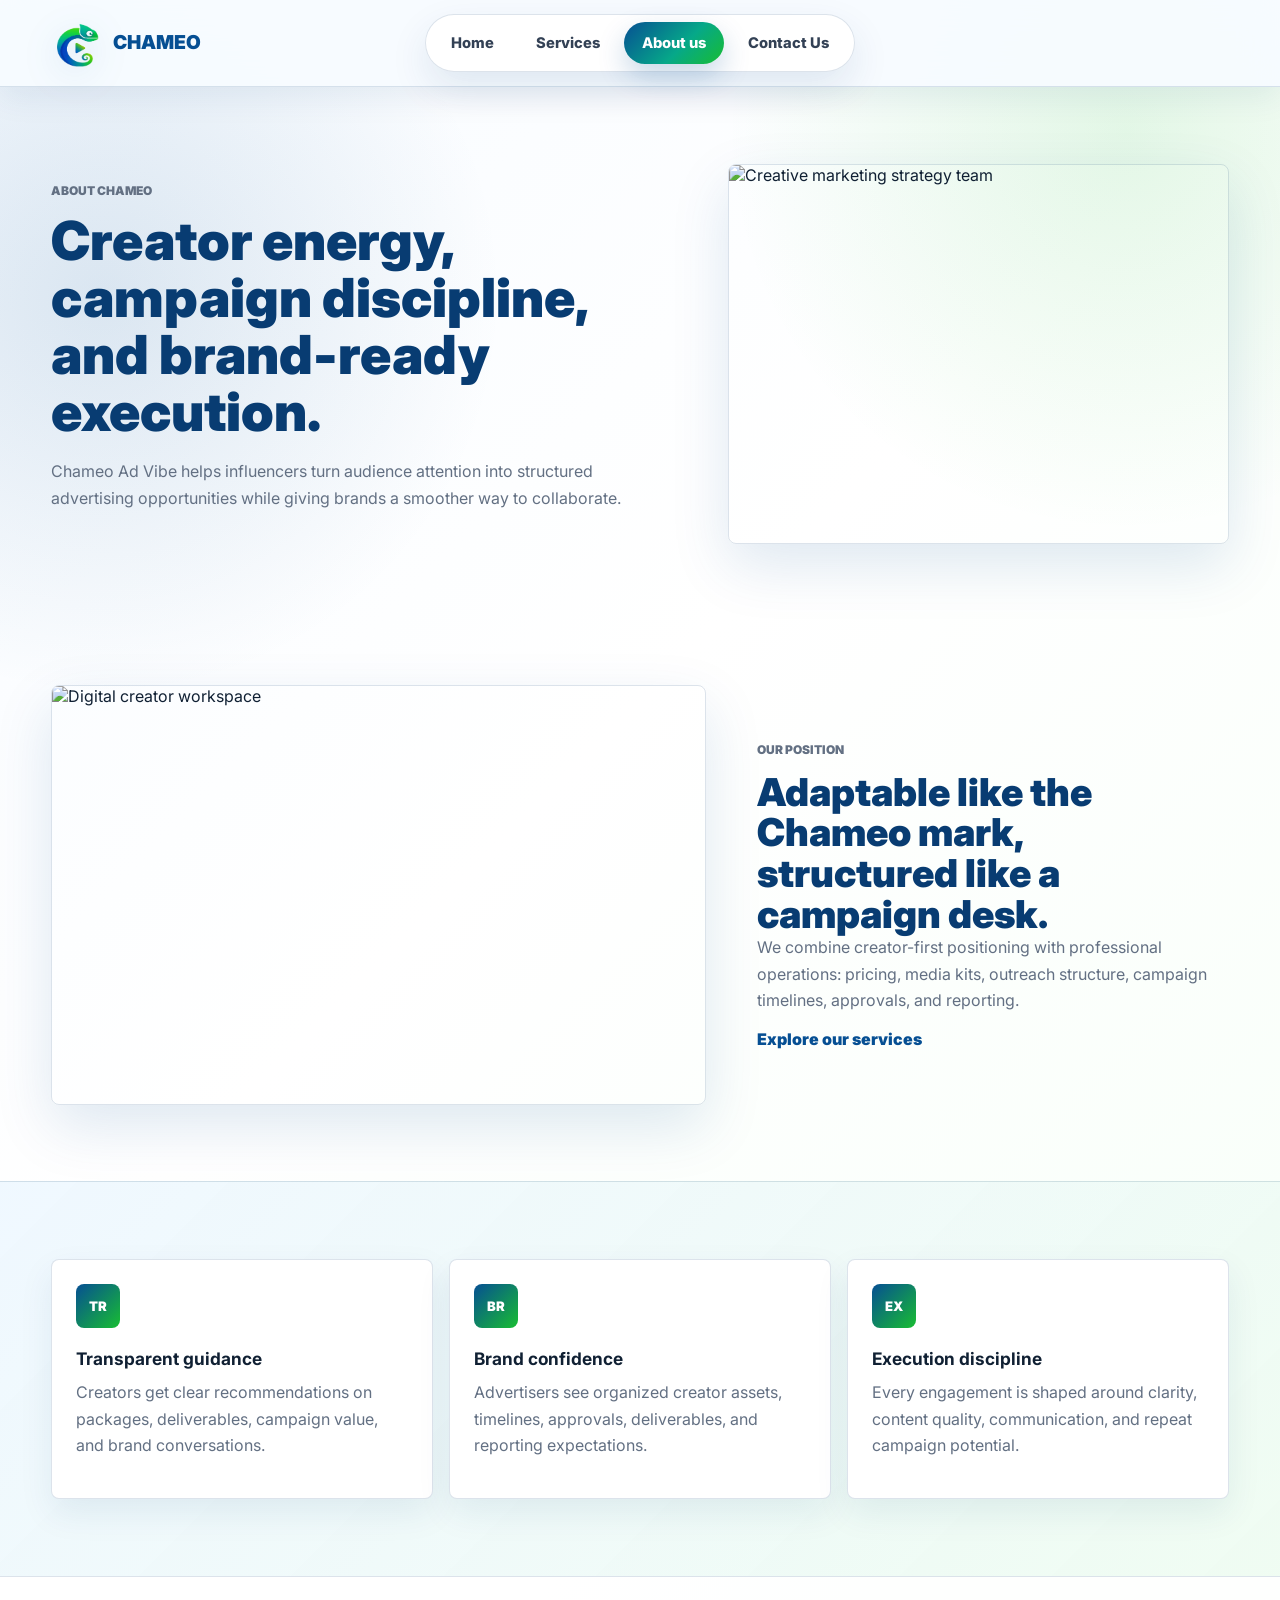
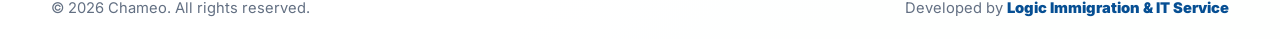
==== about.html @ fbcc445a "upload" ====
<!doctype html>
<html lang="en">
  <head>
    <meta charset="UTF-8" />
    <meta name="viewport" content="width=device-width, initial-scale=1.0" />
    <title>Chameo</title>
    <link rel="icon" type="image/png" href="assets/chameo-icon-transparent.png" />
    <link rel="preconnect" href="https://fonts.googleapis.com" />
    <link rel="preconnect" href="https://fonts.gstatic.com" crossorigin />
    <link href="https://fonts.googleapis.com/css2?family=Inter:wght@400;500;600;700;800;900&family=Playfair+Display:wght@700;800&display=swap" rel="stylesheet" />
    <link rel="stylesheet" href="styles.css" />
  </head>
  <body>
    <div class="page-loader" aria-label="Loading Chameo"><div class="loader-mark"><img src="assets/chameo-icon-transparent.png" alt="" /></div><span>Chameo</span></div>

    <header class="site-header">
      <a class="brand" href="index.html" aria-label="Chameo Ad Vibe home"><img src="assets/chameo-icon-transparent.png" alt="Chameo Ad Vibe icon" /><span>Chameo</span></a>
      <button class="menu-toggle" type="button" aria-label="Open menu" aria-expanded="false"><span></span><span></span><span></span></button>
      <nav class="main-nav" aria-label="Primary navigation"><a href="index.html">Home</a><a href="services.html">Services</a><a class="is-active" href="about.html" aria-current="page">About us</a><a href="contact.html">Contact Us</a></nav>
    </header>

    <main>
      <section class="page-hero about-hero animate-on-scroll fade-up">
        <div>
          <p class="eyebrow">About Chameo</p>
          <h1 class="animate-on-scroll reveal-text"><span>Creator energy, campaign discipline, and brand-ready execution.</span></h1>
          <p>Chameo Ad Vibe helps influencers turn audience attention into structured advertising opportunities while giving brands a smoother way to collaborate.</p>
        </div>
        <img src="https://images.unsplash.com/photo-1552664730-d307ca884978?auto=format&fit=crop&w=1000&q=80" alt="Creative marketing strategy team" />
      </section>

      <section class="image-story reverse animate-on-scroll fade-in">
        <img class="animate-on-scroll slide-in-left" src="https://images.unsplash.com/photo-1516321318423-f06f85e504b3?auto=format&fit=crop&w=1200&q=80" alt="Digital creator workspace" />
        <div class="animate-on-scroll slide-in-right">
          <p class="eyebrow">Our position</p>
          <h2 class="animate-on-scroll reveal-text"><span>Adaptable like the Chameo mark, structured like a campaign desk.</span></h2>
          <p>We combine creator-first positioning with professional operations: pricing, media kits, outreach structure, campaign timelines, approvals, and reporting.</p>
          <a class="text-link" href="services.html">Explore our services</a>
        </div>
      </section>

      <section class="content-section tinted">
        <div class="feature-grid animate-on-scroll stagger">
          <article class="feature-card"><span>TR</span><h3>Transparent guidance</h3><p>Creators get clear recommendations on packages, deliverables, campaign value, and brand conversations.</p></article>
          <article class="feature-card"><span>BR</span><h3>Brand confidence</h3><p>Advertisers see organized creator assets, timelines, approvals, deliverables, and reporting expectations.</p></article>
          <article class="feature-card"><span>EX</span><h3>Execution discipline</h3><p>Every engagement is shaped around clarity, content quality, communication, and repeat campaign potential.</p></article>
        </div>
      </section>
    </main>
    <footer class="site-footer">
      <p>© 2026 Chameo. All rights reserved.</p>
      <p>Developed by <a href="https://www.logicservices.online" target="_blank" rel="noopener noreferrer">Logic Immigration &amp; IT Service</a></p>
    </footer>
    <script src="script.js"></script>
  </body>
</html>
---- styles.css ----
:root {
  --blue: #064f93;
  --blue-deep: #083c72;
  --blue-soft: #edf7ff;
  --green: #18bd32;
  --green-deep: #079447;
  --green-soft: #effcf2;
  --teal: #06a889;
  --orange: #ff7a18;
  --ink: #102033;
  --muted: #637083;
  --line: rgba(8, 60, 114, 0.14);
  --paper: #f7fbff;
  --surface: rgba(255, 255, 255, 0.92);
  --shadow: 0 22px 58px rgba(6, 79, 147, 0.13);
  --pad: clamp(18px, 4vw, 72px);
}

* {
  box-sizing: border-box;
}

html {
  scroll-behavior: smooth;
  max-width: 100%;
  overflow-x: hidden;
}

body {
  margin: 0;
  width: 100%;
  max-width: 100vw;
  min-height: 100vh;
  overflow-x: hidden;
  color: var(--ink);
  font-family: "Inter", Arial, sans-serif;
  background:
    radial-gradient(circle at 88% 8%, rgba(24, 189, 50, 0.12), transparent 25rem),
    radial-gradient(circle at 8% 18%, rgba(6, 79, 147, 0.13), transparent 25rem),
    linear-gradient(135deg, var(--paper) 0%, #ffffff 46%, #f7fff8 100%);
}

a {
  color: inherit;
  text-decoration: none;
}

img {
  display: block;
  max-width: 100%;
}

button,
input,
textarea,
select {
  font: inherit;
}

main {
  overflow-x: hidden;
}

.page-loader {
  position: fixed;
  inset: 0;
  z-index: 999;
  display: grid;
  place-items: center;
  align-content: center;
  gap: 16px;
  color: var(--blue);
  background:
    radial-gradient(circle at 55% 45%, rgba(24, 189, 50, 0.13), transparent 16rem),
    linear-gradient(135deg, #f7fbff, #ffffff 52%, #f4fff6);
  transition: opacity 420ms ease, visibility 420ms ease;
}

.page-loader.is-hidden {
  opacity: 0;
  visibility: hidden;
  pointer-events: none;
}

.loader-mark {
  position: relative;
  display: grid;
  place-items: center;
  width: 108px;
  height: 108px;
  border-radius: 50%;
  background: #fff;
  box-shadow: 0 22px 58px rgba(6, 79, 147, 0.18);
}

.loader-mark::before {
  position: absolute;
  inset: -7px;
  border: 4px solid rgba(6, 79, 147, 0.12);
  border-top-color: var(--green);
  border-right-color: var(--blue);
  border-radius: inherit;
  content: "";
  animation: loader-spin 950ms linear infinite;
}

.loader-mark img {
  width: 74px;
  height: 74px;
  object-fit: contain;
  animation: loader-pulse 1200ms ease-in-out infinite;
}

.page-loader span {
  color: var(--blue);
  font-size: 1.2rem;
  font-weight: 900;
  letter-spacing: 0.08em;
  text-transform: uppercase;
}

@keyframes loader-spin {
  to {
    transform: rotate(360deg);
  }
}

@keyframes loader-pulse {
  0%,
  100% {
    transform: scale(1);
  }

  50% {
    transform: scale(1.06);
  }
}

.site-header {
  position: sticky;
  top: 0;
  z-index: 50;
  display: grid;
  grid-template-columns: minmax(0, 1fr) auto minmax(0, 1fr);
  align-items: center;
  gap: 24px;
  width: 100%;
  max-width: 100vw;
  padding: 14px var(--pad);
  border-bottom: 1px solid var(--line);
  background: rgba(247, 251, 255, 0.94);
  box-shadow: 0 10px 32px rgba(8, 60, 114, 0.08);
  backdrop-filter: blur(18px);
}

.brand {
  display: inline-flex;
  align-items: center;
  gap: 10px;
  justify-self: start;
  min-width: 0;
  max-width: 100%;
  color: var(--blue);
  font-size: clamp(1rem, 1.5vw, 1.22rem);
  font-weight: 900;
  line-height: 1;
  text-transform: uppercase;
  white-space: nowrap;
}

.brand img {
  width: 52px;
  height: 52px;
  object-fit: contain;
  filter: drop-shadow(0 9px 18px rgba(6, 79, 147, 0.12));
}

.brand span {
  min-width: 0;
  overflow: hidden;
  text-overflow: ellipsis;
}

.brand strong {
  color: var(--green);
}

.main-nav {
  display: flex;
  align-items: center;
  justify-self: center;
  gap: 6px;
  padding: 7px;
  border: 1px solid var(--line);
  border-radius: 999px;
  background: var(--surface);
  box-shadow: 0 16px 38px rgba(8, 60, 114, 0.1);
}

.main-nav a {
  display: inline-flex;
  align-items: center;
  justify-content: center;
  min-height: 42px;
  padding: 0 18px;
  border-radius: 999px;
  color: #334155;
  font-size: 0.92rem;
  font-weight: 800;
  transition: background 180ms ease, color 180ms ease, box-shadow 180ms ease;
}

.main-nav a:hover,
.main-nav a:focus-visible {
  color: var(--blue);
  background: var(--blue-soft);
  outline: none;
}

.main-nav a.is-active {
  color: #fff;
  background: linear-gradient(135deg, var(--blue), var(--teal) 58%, var(--green));
  box-shadow: 0 12px 28px rgba(6, 79, 147, 0.22);
}

.menu-toggle {
  display: none;
  justify-self: end;
  width: 46px;
  height: 46px;
  border: 1px solid var(--line);
  border-radius: 8px;
  background: #fff;
  cursor: pointer;
}

.menu-toggle span {
  display: block;
  width: 20px;
  height: 2px;
  margin: 5px auto;
  border-radius: 999px;
  background: var(--blue-deep);
}

.hero,
.content-section,
.image-story,
.stats-band,
.page-hero,
.contact-section {
  padding-right: var(--pad);
  padding-left: var(--pad);
}

.editorial-hero {
  display: grid;
  grid-template-columns: minmax(0, 0.95fr) minmax(360px, 1fr);
  grid-template-areas:
    "copy media"
    "proof media";
  gap: 20px 42px;
  align-items: center;
  padding-top: clamp(34px, 4.6vw, 66px);
  padding-bottom: clamp(36px, 4.8vw, 68px);
}

.hero-overlay {
  grid-area: copy;
  width: 100%;
  min-width: 0;
}

.hero-media {
  position: relative;
  width: 100%;
  grid-area: media;
  min-height: clamp(380px, 38vw, 560px);
  overflow: hidden;
  border: 1px solid var(--line);
  border-radius: 8px;
  box-shadow: var(--shadow);
}

.hero-media img {
  position: absolute;
  inset: 0;
}

.hero-media img,
.hero-feature img,
.page-hero img,
.image-story img {
  width: 100%;
  height: 100%;
  object-fit: cover;
}

.hero-feature {
  grid-area: proof;
  display: grid;
  grid-template-columns: 132px minmax(0, 1fr);
  gap: 8px 18px;
  align-items: center;
  padding: 18px;
  border: 1px solid var(--line);
  border-radius: 8px;
  background: #fff;
  box-shadow: 0 14px 34px rgba(8, 60, 114, 0.08);
}

.hero-feature img {
  grid-row: 1 / 3;
  height: 108px;
  border-radius: 8px;
}

.hero-feature span,
.hero-feature strong {
  grid-column: 2;
}

.hero-feature span,
.eyebrow,
.plan-label {
  color: var(--orange);
  font-size: 0.75rem;
  font-weight: 900;
  text-transform: uppercase;
}

.hero-feature strong {
  color: var(--blue-deep);
  font-size: clamp(0.98rem, 1.18vw, 1.12rem);
  line-height: 1.34;
}

h1,
h2,
h3,
p {
  margin-top: 0;
}

h1,
h2 {
  color: var(--blue-deep);
  font-family: "Inter", Arial, sans-serif;
  letter-spacing: 0;
  line-height: 1.06;
}

.hero-overlay h1 {
  max-width: 690px;
  margin-bottom: 18px;
  font-size: clamp(2.35rem, 3.65vw, 4.15rem);
  font-weight: 900;
  line-height: 1.04;
  overflow-wrap: break-word;
}

.hero-overlay p:not(.eyebrow) {
  max-width: 680px;
  color: var(--muted);
  font-size: 1.08rem;
  line-height: 1.7;
}

h2 {
  margin-bottom: 0;
  font-size: clamp(2rem, 3vw, 3.3rem);
  font-weight: 900;
}

h3 {
  margin-bottom: 10px;
  color: var(--ink);
  font-size: 1.08rem;
}

.hero-actions {
  display: flex;
  flex-wrap: wrap;
  gap: 14px;
  margin-top: 28px;
}

.primary-action,
.secondary-action,
.text-link {
  display: inline-flex;
  align-items: center;
  justify-content: center;
  min-height: 48px;
  padding: 0 21px;
  border-radius: 8px;
  font-weight: 900;
}

.primary-action {
  color: #fff;
  background: linear-gradient(135deg, var(--blue), var(--green));
  box-shadow: 0 16px 34px rgba(6, 79, 147, 0.2);
}

.secondary-action {
  color: var(--blue);
  border: 1px solid rgba(6, 79, 147, 0.22);
  background: #fff;
}

.text-link {
  min-height: 0;
  padding: 0;
  color: var(--blue);
}

.stats-band {
  display: grid;
  grid-template-columns: repeat(4, 1fr);
  gap: 1px;
  background: var(--line);
}

.stats-band article {
  padding: 24px;
  background: rgba(255, 255, 255, 0.88);
}

.stats-band strong {
  display: block;
  margin-bottom: 10px;
  color: var(--green);
  font-size: 1.5rem;
}

.stats-band span {
  color: var(--blue-deep);
  font-weight: 900;
}

.content-section {
  padding-top: clamp(46px, 6vw, 88px);
  padding-bottom: clamp(46px, 6vw, 88px);
  border-top: 1px solid var(--line);
  background: rgba(255, 255, 255, 0.78);
}

.content-section.tinted {
  background: linear-gradient(135deg, rgba(237, 247, 255, 0.86), rgba(239, 252, 242, 0.9));
}

.section-heading {
  max-width: 980px;
  margin-bottom: 30px;
}

.section-heading p:not(.eyebrow),
.image-story p,
.page-hero p,
.feature-card p,
.price-card p,
.contact-card p {
  color: var(--muted);
  line-height: 1.65;
}

.feature-grid,
.pricing-grid {
  display: grid;
  gap: 16px;
}

.feature-grid {
  grid-template-columns: repeat(3, minmax(0, 1fr));
}

.feature-grid.four {
  grid-template-columns: repeat(4, minmax(0, 1fr));
}

.feature-card,
.price-card,
.contact-card {
  border: 1px solid var(--line);
  border-radius: 8px;
  background: #fff;
  box-shadow: 0 14px 34px rgba(8, 60, 114, 0.08);
}

.feature-card {
  min-height: 210px;
  padding: 24px;
}

.feature-card span,
.card-icon {
  display: inline-grid;
  place-items: center;
  width: 44px;
  height: 44px;
  margin-bottom: 20px;
  border-radius: 8px;
  color: #fff;
  background: linear-gradient(135deg, var(--blue), var(--green));
  font-size: 0.82rem;
  font-weight: 900;
}

.image-story {
  display: grid;
  grid-template-columns: minmax(0, 0.72fr) minmax(0, 1fr);
  gap: clamp(24px, 4vw, 64px);
  align-items: center;
  padding-top: clamp(46px, 6vw, 90px);
  padding-bottom: clamp(46px, 6vw, 90px);
}

.image-story.reverse {
  grid-template-columns: minmax(0, 1fr) minmax(0, 0.72fr);
}

.image-story img {
  min-height: 420px;
  border: 1px solid var(--line);
  border-radius: 8px;
  box-shadow: var(--shadow);
}

.page-hero {
  display: grid;
  grid-template-columns: minmax(0, 0.9fr) minmax(280px, 0.72fr);
  gap: clamp(24px, 4vw, 64px);
  align-items: center;
  padding-top: clamp(40px, 6vw, 88px);
  padding-bottom: clamp(36px, 5vw, 70px);
}

.page-hero h1 {
  margin-bottom: 18px;
  font-size: clamp(2.4rem, 4.2vw, 4.7rem);
  font-weight: 900;
}

.page-hero img {
  min-height: 380px;
  border: 1px solid var(--line);
  border-radius: 8px;
  box-shadow: var(--shadow);
}

.pricing-grid {
  grid-template-columns: repeat(3, minmax(0, 1fr));
}

.price-card {
  display: flex;
  flex-direction: column;
  padding: 26px;
}

.price-card.highlighted {
  border-color: rgba(24, 189, 50, 0.42);
  box-shadow: 0 26px 68px rgba(6, 79, 147, 0.16);
}

.price-card h2 {
  margin: 0 0 10px;
  font-size: clamp(2rem, 3vw, 3.1rem);
}

.price-card ul {
  display: grid;
  gap: 10px;
  margin: 22px 0 24px;
  padding: 0;
  list-style: none;
}

.price-card li {
  position: relative;
  padding-left: 24px;
  color: #344054;
  line-height: 1.5;
}

.price-card li::before {
  position: absolute;
  left: 0;
  color: var(--green);
  content: "✓";
  font-weight: 900;
}

.price-card .primary-action,
.price-card .secondary-action {
  margin-top: auto;
}

.contact-section {
  display: grid;
  grid-template-columns: minmax(280px, 0.62fr) minmax(0, 1fr);
  gap: 28px;
  padding-top: clamp(38px, 5vw, 72px);
  padding-bottom: clamp(52px, 7vw, 96px);
  border-top: 1px solid var(--line);
}

.contact-card,
.contact-form {
  padding: 28px;
}

.contact-points {
  display: grid;
  margin-top: 24px;
}

.contact-points span {
  padding: 14px 0;
  border-top: 1px solid var(--line);
  color: var(--muted);
}

.contact-points strong {
  display: block;
  color: var(--blue-deep);
}

.contact-form {
  display: grid;
  grid-template-columns: repeat(2, minmax(0, 1fr));
  gap: 16px;
  border: 1px solid var(--line);
  border-radius: 8px;
  background: #fff;
  box-shadow: 0 14px 34px rgba(8, 60, 114, 0.08);
}

.contact-form label {
  display: grid;
  gap: 8px;
  color: var(--blue-deep);
  font-weight: 800;
}

.contact-form label:last-of-type {
  grid-column: 1 / -1;
}

.contact-form input,
.contact-form textarea,
.contact-form select {
  width: 100%;
  border: 1px solid rgba(6, 79, 147, 0.16);
  border-radius: 8px;
  color: var(--ink);
  background: #fff;
  outline: none;
}

.contact-form input,
.contact-form select {
  min-height: 52px;
  padding: 0 14px;
}

.contact-form textarea {
  resize: vertical;
  padding: 14px;
}

.contact-form input:focus,
.contact-form textarea:focus,
.contact-form select:focus {
  border-color: var(--green);
  box-shadow: 0 0 0 4px rgba(24, 189, 50, 0.12);
}

.contact-form button {
  justify-self: start;
  min-height: 52px;
  padding: 0 24px;
  border: 0;
  border-radius: 8px;
  color: #fff;
  background: linear-gradient(135deg, var(--blue), var(--green));
  box-shadow: 0 18px 38px rgba(6, 79, 147, 0.2);
  cursor: pointer;
  font-weight: 900;
}

.form-status {
  align-self: center;
  margin: 0;
  color: var(--green);
  font-weight: 800;
}

.site-footer {
  display: flex;
  align-items: center;
  justify-content: space-between;
  gap: 16px;
  padding: 22px var(--pad);
  border-top: 1px solid var(--line);
  color: var(--muted);
  background: rgba(255, 255, 255, 0.9);
  font-size: 0.92rem;
}

.site-footer p {
  margin: 0;
}

.site-footer a {
  color: var(--blue);
  font-weight: 900;
}

.site-footer a:hover,
.site-footer a:focus-visible {
  color: var(--green);
  outline: none;
}

body.effects-ready .animate-on-scroll {
  opacity: 0;
  transform: translateY(18px);
  transition: opacity 650ms ease, transform 650ms ease;
}

body.effects-ready .editorial-hero .animate-on-scroll,
body.effects-ready .page-hero .animate-on-scroll {
  opacity: 1;
  transform: none;
}

body.effects-ready .animate-on-scroll.slide-in-right {
  transform: translateX(24px);
}

body.effects-ready .animate-on-scroll.slide-in-left {
  transform: translateX(-24px);
}

body.effects-ready .animate-on-scroll.in-view {
  opacity: 1;
  transform: none;
}

body.effects-ready .animate-on-scroll.stagger > * {
  opacity: 0;
  transform: translateY(18px);
  transition: opacity 650ms ease, transform 650ms ease;
}

body.effects-ready .animate-on-scroll.stagger.in-view > * {
  opacity: 1;
  transform: none;
}

body.effects-ready .animate-on-scroll.stagger.in-view > *:nth-child(2) {
  transition-delay: 90ms;
}

body.effects-ready .animate-on-scroll.stagger.in-view > *:nth-child(3) {
  transition-delay: 180ms;
}

body.effects-ready .animate-on-scroll.stagger.in-view > *:nth-child(4) {
  transition-delay: 270ms;
}

.reveal-text span {
  opacity: 1;
}

@media (max-width: 1060px) {
  .site-header {
    grid-template-columns: minmax(0, 1fr) auto;
  }

  .main-nav {
    display: none;
    grid-column: 1 / -1;
    justify-self: stretch;
    flex-direction: column;
    align-items: stretch;
    border-radius: 8px;
  }

  body.nav-open .main-nav {
    display: flex;
  }

  .main-nav a {
    border-radius: 8px;
  }

  .menu-toggle {
    display: block;
  }

  .editorial-hero,
  .page-hero,
  .image-story,
  .image-story.reverse,
  .contact-section {
    grid-template-columns: 1fr;
    grid-template-areas:
      "copy"
      "media"
      "proof";
  }

  .hero-overlay,
  .hero-media,
  .hero-feature {
    grid-area: auto;
  }

  .hero-media {
    min-height: 400px;
  }

  .feature-grid,
  .feature-grid.four,
  .pricing-grid,
  .contact-form {
    grid-template-columns: 1fr;
  }

  .stats-band {
    grid-template-columns: repeat(2, 1fr);
  }
}

@media (max-width: 720px) {
  :root {
    --pad: 16px;
  }

  .site-header {
    display: flex;
    align-items: center;
    justify-content: space-between;
    gap: 12px;
    overflow: hidden;
    max-width: 100vw;
  }

  .brand {
    flex: 1 1 auto;
    font-size: clamp(0.82rem, 4vw, 0.98rem);
    width: auto;
  }

  .brand span {
    max-width: calc(100vw - 100px);
  }

  .menu-toggle {
    flex: 0 0 46px;
  }

  .main-nav {
    position: absolute;
    top: calc(100% + 8px);
    right: 16px;
    left: 16px;
  }

  body.nav-open .site-header {
    overflow: visible;
  }

  .editorial-hero,
  .page-hero,
  .image-story,
  .contact-section {
    display: flex;
    flex-direction: column;
    width: 100%;
    overflow: hidden;
  }

  .editorial-hero > *,
  .page-hero > *,
  .image-story > *,
  .contact-section > * {
    max-width: 100%;
  }

  .brand img {
    width: 46px;
    height: 46px;
  }

  .editorial-hero {
    padding-top: 28px;
  }

  .hero-overlay,
  .hero-media,
  .hero-feature,
  .page-hero,
  .image-story,
  .content-section,
  .contact-section {
    min-width: 0;
    max-width: 100%;
  }

  .hero-overlay {
    overflow: hidden;
  }

  .hero-media {
    min-height: auto;
  }

  .hero-media img {
    position: static;
    height: 280px;
  }

  .hero-feature {
    grid-template-columns: 1fr;
  }

  .hero-feature img {
    width: 100%;
    height: 170px;
  }

  .hero-overlay h1,
  .page-hero h1 {
    max-width: calc(100vw - 32px);
    font-size: clamp(1.55rem, 5.8vw, 1.95rem);
    line-height: 1.08;
    overflow-wrap: break-word;
    word-break: break-word;
  }

  .hero-overlay p:not(.eyebrow),
  .page-hero p,
  .section-heading p:not(.eyebrow),
  .image-story p {
    max-width: calc(100vw - 32px);
    font-size: 1rem;
    overflow-wrap: break-word;
  }

  .hero-actions {
    display: grid;
  }

  .primary-action,
  .secondary-action {
    width: 100%;
  }

  .stats-band,
  .feature-grid,
  .pricing-grid,
  .contact-form {
    grid-template-columns: 1fr;
  }

  .page-hero img,
  .image-story img {
    min-height: 280px;
  }

  .feature-card,
  .price-card,
  .contact-card,
  .contact-form {
    padding: 20px;
  }

  .contact-form button,
  .form-status {
    width: 100%;
    justify-self: stretch;
    text-align: center;
  }

  .site-footer {
    align-items: flex-start;
    flex-direction: column;
  }
}
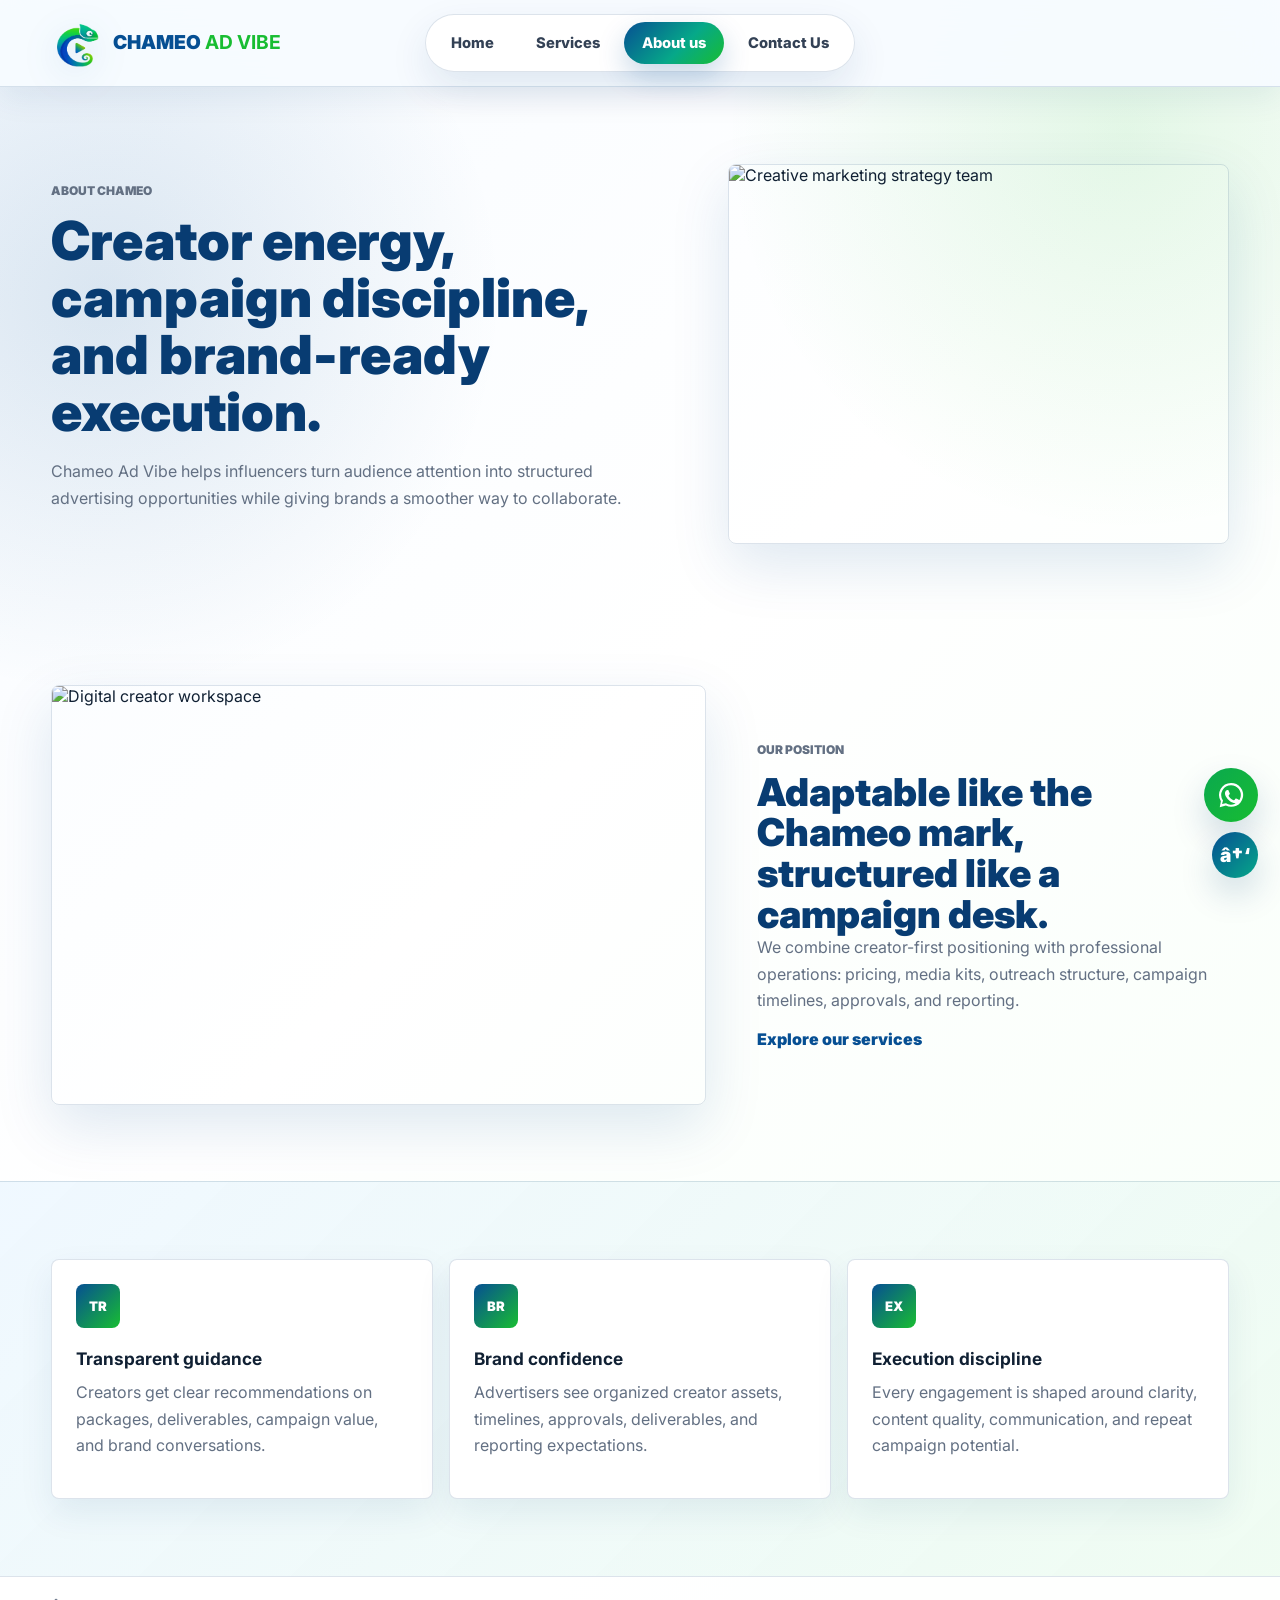
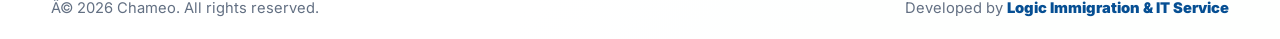
==== commit bfb7faf2: "update all" ====
--- a/about.html
+++ b/about.html
@@ -1,4 +1,4 @@
-<!doctype html>
+﻿<!doctype html>
 <html lang="en">
   <head>
     <meta charset="UTF-8" />
@@ -14,7 +14,7 @@
     <div class="page-loader" aria-label="Loading Chameo"><div class="loader-mark"><img src="assets/chameo-icon-transparent.png" alt="" /></div><span>Chameo</span></div>
 
     <header class="site-header">
-      <a class="brand" href="index.html" aria-label="Chameo Ad Vibe home"><img src="assets/chameo-icon-transparent.png" alt="Chameo Ad Vibe icon" /><span>Chameo</span></a>
+      <a class="brand" href="index.html" aria-label="Chameo Ad Vibe home"><img src="assets/chameo-icon-transparent.png" alt="Chameo Ad Vibe icon" /><span>Chameo <strong>Ad Vibe</strong></span></a>
       <button class="menu-toggle" type="button" aria-label="Open menu" aria-expanded="false"><span></span><span></span><span></span></button>
       <nav class="main-nav" aria-label="Primary navigation"><a href="index.html">Home</a><a href="services.html">Services</a><a class="is-active" href="about.html" aria-current="page">About us</a><a href="contact.html">Contact Us</a></nav>
     </header>
@@ -48,9 +48,13 @@
       </section>
     </main>
     <footer class="site-footer">
-      <p>© 2026 Chameo. All rights reserved.</p>
+      <p>Â© 2026 Chameo. All rights reserved.</p>
       <p>Developed by <a href="https://www.logicservices.online" target="_blank" rel="noopener noreferrer">Logic Immigration &amp; IT Service</a></p>
     </footer>
+    <div class="floating-actions" aria-label="Quick actions">
+      <a class="whatsapp-button" href="https://wa.me/918982244540?text=Hello%20Chameo%2C%20I%20would%20like%20to%20chat%20about%20influencer%20ad%20services." target="_blank" rel="noopener noreferrer" aria-label="Chat on WhatsApp"><svg viewBox="0 0 32 32" aria-hidden="true"><path d="M16.04 3.2A12.74 12.74 0 0 0 5.2 22.63L4 29l6.53-1.72A12.72 12.72 0 1 0 16.04 3.2Zm0 2.28a10.44 10.44 0 1 1-5.32 19.42l-.38-.23-3.88 1.02 1.04-3.78-.25-.4A10.44 10.44 0 0 1 16.04 5.48Zm-4.15 5.36c-.25 0-.66.1-1 .47-.35.38-1.32 1.29-1.32 3.14 0 1.86 1.35 3.66 1.54 3.91.19.26 2.61 4.18 6.47 5.69 3.2 1.26 3.86 1.01 4.56.95.7-.06 2.25-.92 2.57-1.8.31-.89.31-1.65.22-1.81-.1-.16-.35-.25-.73-.44-.38-.19-2.25-1.11-2.6-1.24-.35-.13-.6-.19-.86.19-.25.38-.98 1.24-1.2 1.49-.22.25-.44.28-.82.09-.38-.19-1.6-.59-3.05-1.88-1.13-1-1.89-2.24-2.11-2.62-.22-.38-.02-.59.17-.78.17-.17.38-.44.57-.67.19-.22.25-.38.38-.64.13-.25.06-.48-.03-.67-.1-.19-.86-2.07-1.18-2.84-.31-.74-.63-.64-.86-.65h-.7Z"/></svg></a>
+      <button class="back-to-top" type="button" aria-label="Back to top">â†‘</button>
+    </div>
     <script src="script.js"></script>
   </body>
 </html>
--- a/styles.css
+++ b/styles.css
@@ -460,13 +460,15 @@
 .page-hero p,
 .feature-card p,
 .price-card p,
+.audience-card p,
 .contact-card p {
   color: var(--muted);
   line-height: 1.65;
 }
 
 .feature-grid,
-.pricing-grid {
+.pricing-grid,
+.audience-card-grid {
   display: grid;
   gap: 16px;
 }
@@ -597,6 +599,141 @@
   margin-top: auto;
 }
 
+.audience-card-grid {
+  grid-template-columns: repeat(2, minmax(0, 1fr));
+  gap: clamp(20px, 3vw, 34px);
+}
+
+.audience-card {
+  position: relative;
+  display: flex;
+  flex-direction: column;
+  min-height: 520px;
+  overflow: hidden;
+  padding: clamp(26px, 3vw, 38px);
+  border: 1px solid rgba(8, 60, 114, 0.14);
+  border-radius: 8px;
+  background: #fff;
+  box-shadow: 0 26px 70px rgba(6, 79, 147, 0.14);
+  isolation: isolate;
+  transform: translateY(0) scale(1);
+  transition:
+    transform 360ms cubic-bezier(0.2, 0.8, 0.2, 1),
+    border-color 280ms ease,
+    box-shadow 360ms ease,
+    background 360ms ease;
+}
+
+.audience-card::before {
+  position: absolute;
+  inset: 0 0 auto;
+  height: 6px;
+  background: linear-gradient(90deg, var(--blue), var(--teal), var(--green));
+  content: "";
+  transform: scaleX(0.42);
+  transform-origin: left;
+  transition: transform 360ms ease;
+}
+
+.audience-card::after {
+  position: absolute;
+  top: -54px;
+  right: -54px;
+  z-index: -1;
+  width: 168px;
+  height: 168px;
+  border-radius: 50%;
+  background: radial-gradient(circle, rgba(24, 189, 50, 0.17), transparent 70%);
+  content: "";
+  opacity: 0.85;
+  transform: translate3d(0, 0, 0) scale(1);
+  transition: opacity 360ms ease, transform 360ms ease;
+}
+
+.audience-card:hover {
+  transform: translateY(-10px) scale(1.01);
+  border-color: rgba(24, 189, 50, 0.34);
+  box-shadow: 0 34px 86px rgba(6, 79, 147, 0.2);
+}
+
+.audience-card:hover::before {
+  transform: scaleX(1);
+}
+
+.audience-card:hover::after {
+  opacity: 1;
+  transform: translate3d(-14px, 12px, 0) scale(1.18);
+}
+
+.audience-card .card-icon {
+  width: 52px;
+  height: 52px;
+  margin-bottom: 24px;
+  box-shadow: 0 14px 30px rgba(6, 79, 147, 0.14);
+  transition: transform 320ms ease, box-shadow 320ms ease;
+}
+
+.audience-card:hover .card-icon {
+  transform: translateY(-4px) rotate(-2deg);
+  box-shadow: 0 20px 42px rgba(6, 79, 147, 0.2);
+}
+
+.audience-card h2 {
+  margin: 0 0 14px;
+  font-size: clamp(1.85rem, 2.8vw, 2.8rem);
+}
+
+.audience-card ul {
+  display: grid;
+  gap: 12px;
+  margin: 24px 0 28px;
+  padding: 0;
+  list-style: none;
+}
+
+.audience-card li {
+  position: relative;
+  padding-left: 28px;
+  color: #344054;
+  line-height: 1.5;
+  transition: color 220ms ease, transform 220ms ease;
+}
+
+.audience-card li::before {
+  position: absolute;
+  top: 0;
+  left: 0;
+  color: var(--green);
+  content: "✓";
+  font-weight: 900;
+  transition: transform 220ms ease;
+}
+
+.audience-card:hover li {
+  color: var(--ink);
+}
+
+.audience-card:hover li:hover {
+  transform: translateX(4px);
+}
+
+.audience-card:hover li:hover::before {
+  transform: scale(1.15);
+}
+
+.audience-card .primary-action,
+.audience-card .secondary-action {
+  margin-top: auto;
+}
+
+.influencers-card {
+  background: linear-gradient(180deg, #fff 0%, rgba(237, 247, 255, 0.78) 100%);
+}
+
+.brands-card {
+  background: linear-gradient(180deg, #fff 0%, rgba(239, 252, 242, 0.82) 100%);
+}
+
 .contact-section {
   display: grid;
   grid-template-columns: minmax(280px, 0.62fr) minmax(0, 1fr);
@@ -724,6 +861,60 @@
   outline: none;
 }
 
+.floating-actions {
+  position: fixed;
+  right: 22px;
+  bottom: 22px;
+  z-index: 80;
+  display: grid;
+  gap: 10px;
+  justify-items: end;
+}
+
+.whatsapp-button,
+.back-to-top {
+  display: inline-flex;
+  align-items: center;
+  justify-content: center;
+  min-height: 46px;
+  border: 0;
+  border-radius: 999px;
+  box-shadow: 0 16px 34px rgba(8, 60, 114, 0.18);
+  cursor: pointer;
+  font-weight: 900;
+}
+
+.whatsapp-button {
+  width: 54px;
+  height: 54px;
+  padding: 0;
+  color: #fff;
+  background: linear-gradient(135deg, #0aa84f, var(--green));
+}
+
+.whatsapp-button svg {
+  width: 30px;
+  height: 30px;
+  fill: currentColor;
+}
+
+.back-to-top {
+  width: 46px;
+  color: #fff;
+  background: linear-gradient(135deg, var(--blue), var(--teal));
+  font-size: 1.2rem;
+  opacity: 0;
+  pointer-events: none;
+  transform: translateY(8px);
+  transition: opacity 180ms ease, transform 180ms ease;
+}
+
+.back-to-top.is-visible {
+  opacity: 1;
+  pointer-events: auto;
+  transform: translateY(0);
+}
+
 body.effects-ready .animate-on-scroll {
   opacity: 0;
   transform: translateY(18px);
@@ -774,6 +965,25 @@
 
 .reveal-text span {
   opacity: 1;
+}
+
+@media (prefers-reduced-motion: reduce) {
+  .audience-card,
+  .audience-card::before,
+  .audience-card::after,
+  .audience-card .card-icon,
+  .audience-card li,
+  .audience-card li::before {
+    transition: none;
+  }
+
+  .audience-card:hover,
+  .audience-card:hover::after,
+  .audience-card:hover .card-icon,
+  .audience-card:hover li:hover,
+  .audience-card:hover li:hover::before {
+    transform: none;
+  }
 }
 
 @media (max-width: 1060px) {
@@ -827,6 +1037,7 @@
   .feature-grid,
   .feature-grid.four,
   .pricing-grid,
+  .audience-card-grid,
   .contact-form {
     grid-template-columns: 1fr;
   }
@@ -852,7 +1063,7 @@
 
   .brand {
     flex: 1 1 auto;
-    font-size: clamp(0.82rem, 4vw, 0.98rem);
+    font-size: clamp(0.78rem, 3.5vw, 0.95rem);
     width: auto;
   }
 
@@ -964,6 +1175,7 @@
   .stats-band,
   .feature-grid,
   .pricing-grid,
+  .audience-card-grid,
   .contact-form {
     grid-template-columns: 1fr;
   }
@@ -975,9 +1187,14 @@
 
   .feature-card,
   .price-card,
+  .audience-card,
   .contact-card,
   .contact-form {
     padding: 20px;
+  }
+
+  .audience-card {
+    min-height: auto;
   }
 
   .contact-form button,
@@ -991,4 +1208,20 @@
     align-items: flex-start;
     flex-direction: column;
   }
-}
+
+  .floating-actions {
+    right: 14px;
+    bottom: 14px;
+  }
+
+  .whatsapp-button {
+    width: 48px;
+    height: 48px;
+    min-height: 48px;
+  }
+
+  .back-to-top {
+    width: 42px;
+    min-height: 42px;
+  }
+}
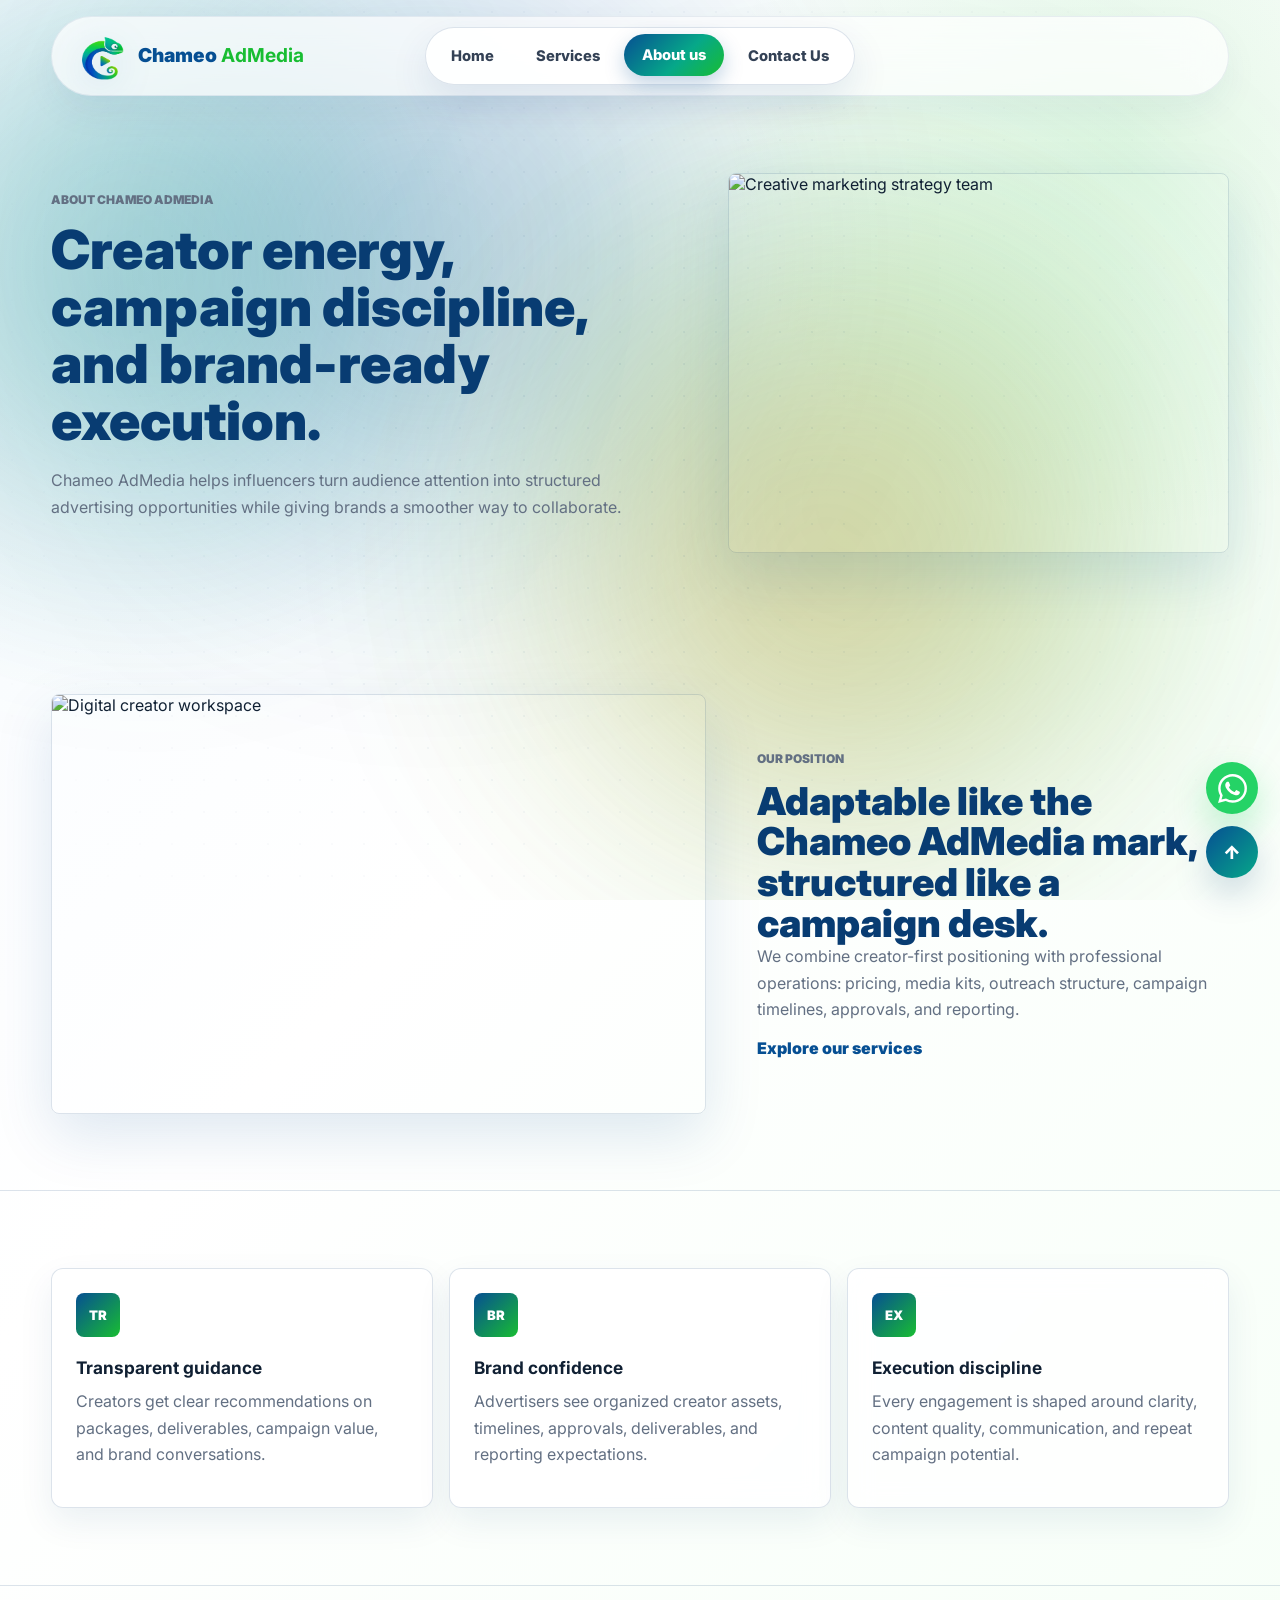
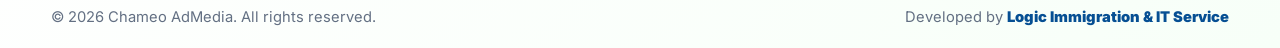
==== commit 3c11263e: "feat: add chameo-logo, update hero logo styling, and cache-bust static assets" ====
--- a/about.html
+++ b/about.html
@@ -1,20 +1,31 @@
-﻿<!doctype html>
+<!doctype html>
 <html lang="en">
   <head>
     <meta charset="UTF-8" />
     <meta name="viewport" content="width=device-width, initial-scale=1.0" />
-    <title>Chameo</title>
+    <title>Chameo AdMedia</title>
     <link rel="icon" type="image/png" href="assets/chameo-icon-transparent.png" />
     <link rel="preconnect" href="https://fonts.googleapis.com" />
     <link rel="preconnect" href="https://fonts.gstatic.com" crossorigin />
     <link href="https://fonts.googleapis.com/css2?family=Inter:wght@400;500;600;700;800;900&family=Playfair+Display:wght@700;800&display=swap" rel="stylesheet" />
-    <link rel="stylesheet" href="styles.css" />
+    <link rel="stylesheet" href="styles.css?v=4" />
   </head>
   <body>
-    <div class="page-loader" aria-label="Loading Chameo"><div class="loader-mark"><img src="assets/chameo-icon-transparent.png" alt="" /></div><span>Chameo</span></div>
+    <div class="page-loader" aria-label="Loading Chameo AdMedia"><div class="loader-mark"><img src="assets/chameo-icon-transparent.png" alt="" /></div><span>Chameo AdMedia</span></div>
+
+    <div class="bg-decorations" aria-hidden="true">
+      <div class="blob blob-1"></div>
+      <div class="blob blob-2"></div>
+      <div class="blob blob-3"></div>
+      <div class="blob blob-4"></div>
+      <div class="particle particle-1">+</div>
+      <div class="particle particle-2"></div>
+      <div class="particle particle-3">+</div>
+      <div class="particle particle-4"></div>
+    </div>
 
     <header class="site-header">
-      <a class="brand" href="index.html" aria-label="Chameo Ad Vibe home"><img src="assets/chameo-icon-transparent.png" alt="Chameo Ad Vibe icon" /><span>Chameo <strong>Ad Vibe</strong></span></a>
+      <a class="brand" href="index.html" aria-label="Chameo AdMedia home"><img src="assets/chameo-icon-transparent.png" alt="Chameo AdMedia icon" /><span>Chameo <strong>AdMedia</strong></span></a>
       <button class="menu-toggle" type="button" aria-label="Open menu" aria-expanded="false"><span></span><span></span><span></span></button>
       <nav class="main-nav" aria-label="Primary navigation"><a href="index.html">Home</a><a href="services.html">Services</a><a class="is-active" href="about.html" aria-current="page">About us</a><a href="contact.html">Contact Us</a></nav>
     </header>
@@ -22,9 +33,9 @@
     <main>
       <section class="page-hero about-hero animate-on-scroll fade-up">
         <div>
-          <p class="eyebrow">About Chameo</p>
+          <p class="eyebrow">About Chameo AdMedia</p>
           <h1 class="animate-on-scroll reveal-text"><span>Creator energy, campaign discipline, and brand-ready execution.</span></h1>
-          <p>Chameo Ad Vibe helps influencers turn audience attention into structured advertising opportunities while giving brands a smoother way to collaborate.</p>
+          <p>Chameo AdMedia helps influencers turn audience attention into structured advertising opportunities while giving brands a smoother way to collaborate.</p>
         </div>
         <img src="https://images.unsplash.com/photo-1552664730-d307ca884978?auto=format&fit=crop&w=1000&q=80" alt="Creative marketing strategy team" />
       </section>
@@ -33,7 +44,7 @@
         <img class="animate-on-scroll slide-in-left" src="https://images.unsplash.com/photo-1516321318423-f06f85e504b3?auto=format&fit=crop&w=1200&q=80" alt="Digital creator workspace" />
         <div class="animate-on-scroll slide-in-right">
           <p class="eyebrow">Our position</p>
-          <h2 class="animate-on-scroll reveal-text"><span>Adaptable like the Chameo mark, structured like a campaign desk.</span></h2>
+          <h2 class="animate-on-scroll reveal-text"><span>Adaptable like the Chameo AdMedia mark, structured like a campaign desk.</span></h2>
           <p>We combine creator-first positioning with professional operations: pricing, media kits, outreach structure, campaign timelines, approvals, and reporting.</p>
           <a class="text-link" href="services.html">Explore our services</a>
         </div>
@@ -48,12 +59,12 @@
       </section>
     </main>
     <footer class="site-footer">
-      <p>Â© 2026 Chameo. All rights reserved.</p>
+      <p>© 2026 Chameo AdMedia. All rights reserved.</p>
       <p>Developed by <a href="https://www.logicservices.online" target="_blank" rel="noopener noreferrer">Logic Immigration &amp; IT Service</a></p>
     </footer>
     <div class="floating-actions" aria-label="Quick actions">
-      <a class="whatsapp-button" href="https://wa.me/918982244540?text=Hello%20Chameo%2C%20I%20would%20like%20to%20chat%20about%20influencer%20ad%20services." target="_blank" rel="noopener noreferrer" aria-label="Chat on WhatsApp"><svg viewBox="0 0 32 32" aria-hidden="true"><path d="M16.04 3.2A12.74 12.74 0 0 0 5.2 22.63L4 29l6.53-1.72A12.72 12.72 0 1 0 16.04 3.2Zm0 2.28a10.44 10.44 0 1 1-5.32 19.42l-.38-.23-3.88 1.02 1.04-3.78-.25-.4A10.44 10.44 0 0 1 16.04 5.48Zm-4.15 5.36c-.25 0-.66.1-1 .47-.35.38-1.32 1.29-1.32 3.14 0 1.86 1.35 3.66 1.54 3.91.19.26 2.61 4.18 6.47 5.69 3.2 1.26 3.86 1.01 4.56.95.7-.06 2.25-.92 2.57-1.8.31-.89.31-1.65.22-1.81-.1-.16-.35-.25-.73-.44-.38-.19-2.25-1.11-2.6-1.24-.35-.13-.6-.19-.86.19-.25.38-.98 1.24-1.2 1.49-.22.25-.44.28-.82.09-.38-.19-1.6-.59-3.05-1.88-1.13-1-1.89-2.24-2.11-2.62-.22-.38-.02-.59.17-.78.17-.17.38-.44.57-.67.19-.22.25-.38.38-.64.13-.25.06-.48-.03-.67-.1-.19-.86-2.07-1.18-2.84-.31-.74-.63-.64-.86-.65h-.7Z"/></svg></a>
-      <button class="back-to-top" type="button" aria-label="Back to top">â†‘</button>
+      <a class="whatsapp-button" href="https://wa.me/917382498529?text=Hello%20Chameo%20AdMedia%2C%20I%20would%20like%20to%20chat%20about%20Influencer%20ad%20services." target="_blank" rel="noopener noreferrer" aria-label="Chat on WhatsApp"><svg viewBox="0 0 24 24" aria-hidden="true" fill="currentColor"><path d="M17.472 14.382c-.297-.149-1.758-.867-2.03-.967-.273-.099-.471-.148-.67.15-.197.297-.767.966-.94 1.164-.173.199-.347.223-.644.075-.297-.15-1.255-.463-2.39-1.475-.883-.788-1.48-1.761-1.653-2.059-.173-.297-.018-.458.13-.606.134-.133.298-.347.446-.52.149-.174.198-.298.298-.497.099-.198.05-.371-.025-.52-.075-.149-.669-1.612-.916-2.207-.242-.579-.487-.5-.669-.51-.173-.008-.371-.01-.57-.01-.198 0-.52.074-.792.372-.272.297-1.04 1.016-1.04 2.479 0 1.462 1.065 2.875 1.213 3.074.149.198 2.096 3.2 5.077 4.487.709.306 1.262.489 1.694.625.712.227 1.36.195 1.871.118.571-.085 1.758-.719 2.006-1.413.248-.694.248-1.289.173-1.413-.074-.124-.272-.198-.57-.347m-5.421 7.403h-.004a9.87 9.87 0 01-5.031-1.378l-.361-.214-3.741.982.998-3.648-.235-.374a9.86 9.86 0 01-1.51-5.26c.001-5.45 4.436-9.884 9.888-9.884 2.64 0 5.122 1.03 6.988 2.898a9.825 9.825 0 012.893 6.994c-.003 5.45-4.437 9.884-9.885 9.884m8.413-18.297A11.815 11.815 0 0012.05 0C5.495 0 .16 5.335.157 11.892c0 2.096.547 4.142 1.588 5.945L.057 24l6.305-1.654a11.882 11.882 0 005.683 1.448h.005c6.554 0 11.89-5.335 11.893-11.893a11.821 11.821 0 00-3.48-8.413Z"/></svg></a>
+      <button class="back-to-top" type="button" aria-label="Back to top">↑</button>
     </div>
     <script src="script.js"></script>
   </body>
--- a/styles.css
+++ b/styles.css
@@ -40,6 +40,163 @@
     linear-gradient(135deg, var(--paper) 0%, #ffffff 46%, #f7fff8 100%);
 }
 
+/* Background animations */
+.bg-decorations {
+  position: fixed;
+  inset: 0;
+  z-index: -1;
+  overflow: hidden;
+  pointer-events: none;
+}
+
+.bg-decorations::after {
+  content: "";
+  position: absolute;
+  inset: -100px;
+  background-image: radial-gradient(rgba(8, 60, 114, 0.08) 1.5px, transparent 1.5px);
+  background-size: 32px 32px;
+  mask-image: radial-gradient(circle at center, black, transparent 85%);
+  -webkit-mask-image: radial-gradient(circle at center, black, transparent 85%);
+  opacity: 0.85;
+  animation: move-grid 16s linear infinite;
+}
+
+@keyframes move-grid {
+  from {
+    transform: translate(0, 0);
+  }
+  to {
+    transform: translate(32px, 32px);
+  }
+}
+
+.blob {
+  position: absolute;
+  border-radius: 50%;
+  filter: blur(130px);
+  opacity: 0.32;
+  animation: float-blob 12s infinite alternate ease-in-out;
+}
+
+.blob-1 {
+  top: -5%;
+  left: 10%;
+  width: 600px;
+  height: 600px;
+  background: radial-gradient(circle, var(--blue) 0%, rgba(6, 79, 147, 0.2) 100%);
+  animation-duration: 15s;
+}
+
+.blob-2 {
+  bottom: 5%;
+  right: 5%;
+  width: 700px;
+  height: 700px;
+  background: radial-gradient(circle, var(--green) 0%, rgba(24, 189, 50, 0.2) 100%);
+  animation-duration: 18s;
+  animation-delay: -3s;
+}
+
+.blob-3 {
+  top: 35%;
+  left: 45%;
+  width: 500px;
+  height: 500px;
+  background: radial-gradient(circle, var(--orange) 0%, rgba(255, 122, 24, 0.2) 100%);
+  animation-duration: 14s;
+  animation-delay: -6s;
+}
+
+.blob-4 {
+  bottom: 40%;
+  left: -10%;
+  width: 550px;
+  height: 550px;
+  background: radial-gradient(circle, var(--teal) 0%, rgba(6, 168, 137, 0.2) 100%);
+  animation-duration: 16s;
+  animation-delay: -9s;
+}
+
+@keyframes float-blob {
+  0% {
+    transform: translate(0, 0) scale(1) rotate(0deg);
+  }
+  33% {
+    transform: translate(50px, -70px) scale(1.12) rotate(120deg);
+  }
+  66% {
+    transform: translate(-40px, 40px) scale(0.9) rotate(240deg);
+  }
+  100% {
+    transform: translate(0, 0) scale(1) rotate(360deg);
+  }
+}
+
+/* Floating particles */
+.particle {
+  position: absolute;
+  color: rgba(8, 60, 114, 0.25);
+  font-family: monospace;
+  font-size: 16px;
+  font-weight: bold;
+  pointer-events: none;
+  opacity: 0;
+  animation: float-particle 15s infinite linear;
+}
+
+.particle-1 {
+  top: 25%;
+  left: 15%;
+  animation-duration: 12s;
+  animation-delay: -2s;
+}
+
+.particle-2 {
+  top: 65%;
+  left: 10%;
+  width: 8px;
+  height: 8px;
+  border: 1.5px solid rgba(24, 189, 50, 0.35);
+  border-radius: 50%;
+  animation-duration: 18s;
+  animation-delay: -5s;
+}
+
+.particle-3 {
+  top: 30%;
+  right: 20%;
+  animation-duration: 14s;
+  animation-delay: -7s;
+}
+
+.particle-4 {
+  top: 75%;
+  right: 12%;
+  width: 10px;
+  height: 10px;
+  border: 1.5px solid rgba(255, 122, 24, 0.3);
+  transform: rotate(45deg);
+  animation-duration: 16s;
+  animation-delay: -10s;
+}
+
+@keyframes float-particle {
+  0% {
+    transform: translateY(0) rotate(0deg);
+    opacity: 0;
+  }
+  10% {
+    opacity: 0.8;
+  }
+  90% {
+    opacity: 0.8;
+  }
+  100% {
+    transform: translateY(-160px) rotate(360deg);
+    opacity: 0;
+  }
+}
+
 a {
   color: inherit;
   text-decoration: none;
@@ -115,8 +272,7 @@
   color: var(--blue);
   font-size: 1.2rem;
   font-weight: 900;
-  letter-spacing: 0.08em;
-  text-transform: uppercase;
+  letter-spacing: 0.02em;
 }
 
 @keyframes loader-spin {
@@ -138,19 +294,22 @@
 
 .site-header {
   position: sticky;
-  top: 0;
+  top: 16px;
   z-index: 50;
   display: grid;
   grid-template-columns: minmax(0, 1fr) auto minmax(0, 1fr);
   align-items: center;
   gap: 24px;
-  width: 100%;
-  max-width: 100vw;
-  padding: 14px var(--pad);
-  border-bottom: 1px solid var(--line);
-  background: rgba(247, 251, 255, 0.94);
-  box-shadow: 0 10px 32px rgba(8, 60, 114, 0.08);
-  backdrop-filter: blur(18px);
+  width: calc(100% - var(--pad) * 2);
+  margin: 16px auto 0;
+  padding: 10px 24px;
+  border: 1px solid rgba(8, 60, 114, 0.08);
+  border-radius: 999px;
+  background: rgba(255, 255, 255, 0.72);
+  box-shadow: 0 16px 36px rgba(8, 60, 114, 0.05);
+  backdrop-filter: blur(20px);
+  -webkit-backdrop-filter: blur(20px);
+  transition: border-radius 300ms ease, background 300ms ease, box-shadow 300ms ease;
 }
 
 .brand {
@@ -164,8 +323,12 @@
   font-size: clamp(1rem, 1.5vw, 1.22rem);
   font-weight: 900;
   line-height: 1;
-  text-transform: uppercase;
   white-space: nowrap;
+  transition: transform 200ms ease;
+}
+
+.brand:hover {
+  transform: scale(1.02);
 }
 
 .brand img {
@@ -207,7 +370,7 @@
   color: #334155;
   font-size: 0.92rem;
   font-weight: 800;
-  transition: background 180ms ease, color 180ms ease, box-shadow 180ms ease;
+  transition: background 250ms ease, color 250ms ease, box-shadow 250ms ease, transform 250ms ease;
 }
 
 .main-nav a:hover,
@@ -215,12 +378,14 @@
   color: var(--blue);
   background: var(--blue-soft);
   outline: none;
+  transform: translateY(-1px);
 }
 
 .main-nav a.is-active {
   color: #fff;
   background: linear-gradient(135deg, var(--blue), var(--teal) 58%, var(--green));
-  box-shadow: 0 12px 28px rgba(6, 79, 147, 0.22);
+  box-shadow: 0 8px 20px rgba(6, 79, 147, 0.25);
+  transform: translateY(-1px);
 }
 
 .menu-toggle {
@@ -287,6 +452,24 @@
   inset: 0;
 }
 
+.hero-media.logo-container {
+  display: flex;
+  align-items: center;
+  justify-content: center;
+  background: transparent;
+  border: none;
+  box-shadow: none;
+}
+
+.hero-media.logo-container img {
+  position: relative !important;
+  width: 60% !important;
+  height: auto !important;
+  max-width: 60% !important;
+  max-height: 60% !important;
+  object-fit: contain !important;
+}
+
 .hero-media img,
 .hero-feature img,
 .page-hero img,
@@ -305,7 +488,9 @@
   padding: 18px;
   border: 1px solid var(--line);
   border-radius: 8px;
-  background: #fff;
+  background: rgba(255, 255, 255, 0.82);
+  backdrop-filter: blur(12px);
+  -webkit-backdrop-filter: blur(12px);
   box-shadow: 0 14px 34px rgba(8, 60, 114, 0.08);
 }
 
@@ -395,6 +580,11 @@
   padding: 0 21px;
   border-radius: 8px;
   font-weight: 900;
+  transition: transform 250ms cubic-bezier(0.2, 0.8, 0.2, 1),
+              box-shadow 250ms ease,
+              background 250ms ease,
+              color 250ms ease,
+              border-color 250ms ease;
 }
 
 .primary-action {
@@ -403,28 +593,59 @@
   box-shadow: 0 16px 34px rgba(6, 79, 147, 0.2);
 }
 
+.primary-action:hover {
+  transform: translateY(-2px);
+  box-shadow: 0 20px 40px rgba(6, 79, 147, 0.28);
+}
+
 .secondary-action {
   color: var(--blue);
   border: 1px solid rgba(6, 79, 147, 0.22);
   background: #fff;
 }
 
+.secondary-action:hover {
+  transform: translateY(-2px);
+  border-color: var(--blue);
+  box-shadow: 0 12px 28px rgba(8, 60, 114, 0.05);
+}
+
 .text-link {
   min-height: 0;
   padding: 0;
   color: var(--blue);
 }
 
+.text-link:hover {
+  color: var(--green);
+  transform: translateX(4px);
+}
+
 .stats-band {
   display: grid;
   grid-template-columns: repeat(4, 1fr);
-  gap: 1px;
-  background: var(--line);
+  gap: 16px;
+  background: transparent;
+  margin-top: 24px;
+  margin-bottom: 24px;
 }
 
 .stats-band article {
   padding: 24px;
-  background: rgba(255, 255, 255, 0.88);
+  border: 1px solid var(--line);
+  border-radius: 12px;
+  background: rgba(255, 255, 255, 0.82);
+  backdrop-filter: blur(12px);
+  -webkit-backdrop-filter: blur(12px);
+  box-shadow: 0 14px 34px rgba(8, 60, 114, 0.05);
+  transition: transform 300ms ease, background-color 300ms ease, box-shadow 300ms ease;
+}
+
+.stats-band article:hover {
+  transform: translateY(-4px);
+  background-color: rgba(255, 255, 255, 0.95);
+  z-index: 2;
+  box-shadow: 0 16px 36px rgba(8, 60, 114, 0.1);
 }
 
 .stats-band strong {
@@ -432,6 +653,11 @@
   margin-bottom: 10px;
   color: var(--green);
   font-size: 1.5rem;
+  transition: transform 300ms ease;
+}
+
+.stats-band article:hover strong {
+  transform: scale(1.1);
 }
 
 .stats-band span {
@@ -443,11 +669,11 @@
   padding-top: clamp(46px, 6vw, 88px);
   padding-bottom: clamp(46px, 6vw, 88px);
   border-top: 1px solid var(--line);
-  background: rgba(255, 255, 255, 0.78);
+  background: transparent;
 }
 
 .content-section.tinted {
-  background: linear-gradient(135deg, rgba(237, 247, 255, 0.86), rgba(239, 252, 242, 0.9));
+  background: transparent;
 }
 
 .section-heading {
@@ -485,9 +711,22 @@
 .price-card,
 .contact-card {
   border: 1px solid var(--line);
-  border-radius: 8px;
-  background: #fff;
+  border-radius: 12px;
+  background: rgba(255, 255, 255, 0.82);
+  backdrop-filter: blur(12px);
+  -webkit-backdrop-filter: blur(12px);
   box-shadow: 0 14px 34px rgba(8, 60, 114, 0.08);
+  transition: transform 350ms cubic-bezier(0.2, 0.8, 0.2, 1),
+              border-color 300ms ease,
+              box-shadow 350ms ease;
+}
+
+.feature-card:hover,
+.price-card:hover,
+.contact-card:hover {
+  transform: translateY(-6px);
+  border-color: rgba(6, 79, 147, 0.25);
+  box-shadow: 0 22px 48px rgba(8, 60, 114, 0.12);
 }
 
 .feature-card {
@@ -507,6 +746,12 @@
   background: linear-gradient(135deg, var(--blue), var(--green));
   font-size: 0.82rem;
   font-weight: 900;
+  transition: transform 350ms cubic-bezier(0.2, 0.8, 0.2, 1), background 350ms ease;
+}
+
+.feature-card:hover span,
+.audience-card:hover .card-icon {
+  transform: scale(1.1) rotate(3deg);
 }
 
 .image-story {
@@ -612,8 +857,10 @@
   overflow: hidden;
   padding: clamp(26px, 3vw, 38px);
   border: 1px solid rgba(8, 60, 114, 0.14);
-  border-radius: 8px;
-  background: #fff;
+  border-radius: 12px;
+  background: rgba(255, 255, 255, 0.82);
+  backdrop-filter: blur(12px);
+  -webkit-backdrop-filter: blur(12px);
   box-shadow: 0 26px 70px rgba(6, 79, 147, 0.14);
   isolation: isolate;
   transform: translateY(0) scale(1);
@@ -727,11 +974,11 @@
 }
 
 .influencers-card {
-  background: linear-gradient(180deg, #fff 0%, rgba(237, 247, 255, 0.78) 100%);
+  background: linear-gradient(180deg, rgba(255, 255, 255, 0.85) 0%, rgba(237, 247, 255, 0.7) 100%);
 }
 
 .brands-card {
-  background: linear-gradient(180deg, #fff 0%, rgba(239, 252, 242, 0.82) 100%);
+  background: linear-gradient(180deg, rgba(255, 255, 255, 0.85) 0%, rgba(239, 252, 242, 0.75) 100%);
 }
 
 .contact-section {
@@ -769,8 +1016,10 @@
   grid-template-columns: repeat(2, minmax(0, 1fr));
   gap: 16px;
   border: 1px solid var(--line);
-  border-radius: 8px;
-  background: #fff;
+  border-radius: 12px;
+  background: rgba(255, 255, 255, 0.82);
+  backdrop-filter: blur(12px);
+  -webkit-backdrop-filter: blur(12px);
   box-shadow: 0 14px 34px rgba(8, 60, 114, 0.08);
 }
 
@@ -842,7 +1091,7 @@
   padding: 22px var(--pad);
   border-top: 1px solid var(--line);
   color: var(--muted);
-  background: rgba(255, 255, 255, 0.9);
+  background: transparent;
   font-size: 0.92rem;
 }
 
@@ -866,9 +1115,10 @@
   right: 22px;
   bottom: 22px;
   z-index: 80;
-  display: grid;
-  gap: 10px;
-  justify-items: end;
+  display: flex;
+  flex-direction: column;
+  gap: 12px;
+  align-items: center;
 }
 
 .whatsapp-button,
@@ -876,33 +1126,43 @@
   display: inline-flex;
   align-items: center;
   justify-content: center;
-  min-height: 46px;
+  width: 52px;
+  height: 52px;
+  min-height: 52px;
+  padding: 0;
   border: 0;
   border-radius: 999px;
   box-shadow: 0 16px 34px rgba(8, 60, 114, 0.18);
   cursor: pointer;
   font-weight: 900;
+  line-height: 1;
 }
 
 .whatsapp-button {
-  width: 54px;
-  height: 54px;
-  padding: 0;
   color: #fff;
-  background: linear-gradient(135deg, #0aa84f, var(--green));
+  background: #25d366;
+  box-shadow: 0 16px 34px rgba(37, 211, 102, 0.28);
+  transition: transform 180ms ease, box-shadow 180ms ease, background 180ms ease;
 }
 
 .whatsapp-button svg {
-  width: 30px;
-  height: 30px;
+  width: 29px;
+  height: 29px;
   fill: currentColor;
 }
 
+.whatsapp-button:hover,
+.whatsapp-button:focus-visible {
+  background: #16bd58;
+  box-shadow: 0 18px 38px rgba(37, 211, 102, 0.34);
+  outline: none;
+  transform: translateY(-2px);
+}
+
 .back-to-top {
-  width: 46px;
   color: #fff;
   background: linear-gradient(135deg, var(--blue), var(--teal));
-  font-size: 1.2rem;
+  font-size: 1.15rem;
   opacity: 0;
   pointer-events: none;
   transform: translateY(8px);
@@ -917,8 +1177,9 @@
 
 body.effects-ready .animate-on-scroll {
   opacity: 0;
-  transform: translateY(18px);
-  transition: opacity 650ms ease, transform 650ms ease;
+  transform: translateY(24px) scale(0.98);
+  transition: opacity 800ms cubic-bezier(0.16, 1, 0.3, 1),
+              transform 800ms cubic-bezier(0.16, 1, 0.3, 1);
 }
 
 body.effects-ready .editorial-hero .animate-on-scroll,
@@ -928,11 +1189,11 @@
 }
 
 body.effects-ready .animate-on-scroll.slide-in-right {
-  transform: translateX(24px);
+  transform: translateX(32px) scale(0.98);
 }
 
 body.effects-ready .animate-on-scroll.slide-in-left {
-  transform: translateX(-24px);
+  transform: translateX(-32px) scale(0.98);
 }
 
 body.effects-ready .animate-on-scroll.in-view {
@@ -942,8 +1203,9 @@
 
 body.effects-ready .animate-on-scroll.stagger > * {
   opacity: 0;
-  transform: translateY(18px);
-  transition: opacity 650ms ease, transform 650ms ease;
+  transform: translateY(24px) scale(0.98);
+  transition: opacity 800ms cubic-bezier(0.16, 1, 0.3, 1),
+              transform 800ms cubic-bezier(0.16, 1, 0.3, 1);
 }
 
 body.effects-ready .animate-on-scroll.stagger.in-view > * {
@@ -952,15 +1214,15 @@
 }
 
 body.effects-ready .animate-on-scroll.stagger.in-view > *:nth-child(2) {
-  transition-delay: 90ms;
+  transition-delay: 100ms;
 }
 
 body.effects-ready .animate-on-scroll.stagger.in-view > *:nth-child(3) {
-  transition-delay: 180ms;
+  transition-delay: 200ms;
 }
 
 body.effects-ready .animate-on-scroll.stagger.in-view > *:nth-child(4) {
-  transition-delay: 270ms;
+  transition-delay: 300ms;
 }
 
 .reveal-text span {
@@ -991,13 +1253,19 @@
     grid-template-columns: minmax(0, 1fr) auto;
   }
 
+  body.nav-open .site-header {
+    border-radius: 24px;
+    background: rgba(255, 255, 255, 0.95);
+  }
+
   .main-nav {
     display: none;
     grid-column: 1 / -1;
     justify-self: stretch;
     flex-direction: column;
     align-items: stretch;
-    border-radius: 8px;
+    border-radius: 16px;
+    margin-top: 12px;
   }
 
   body.nav-open .main-nav {
@@ -1058,7 +1326,13 @@
     justify-content: space-between;
     gap: 12px;
     overflow: hidden;
-    max-width: 100vw;
+    width: calc(100% - 32px);
+    margin: 12px auto 0;
+  }
+
+  body.nav-open .site-header {
+    overflow: visible;
+    border-radius: 20px;
   }
 
   .brand {
@@ -1147,11 +1421,11 @@
 
   .hero-overlay h1,
   .page-hero h1 {
-    max-width: calc(100vw - 32px);
-    font-size: clamp(1.55rem, 5.8vw, 1.95rem);
+    max-width: min(calc(100vw - 32px), 28ch);
+    font-size: clamp(1.35rem, 5.1vw, 1.72rem);
     line-height: 1.08;
-    overflow-wrap: break-word;
-    word-break: break-word;
+    overflow-wrap: normal;
+    word-break: normal;
   }
 
   .hero-overlay p:not(.eyebrow),
@@ -1210,18 +1484,20 @@
   }
 
   .floating-actions {
-    right: 14px;
-    bottom: 14px;
-  }
-
-  .whatsapp-button {
+    right: max(14px, env(safe-area-inset-right));
+    bottom: max(16px, env(safe-area-inset-bottom));
+    gap: 10px;
+  }
+
+  .whatsapp-button,
+  .back-to-top {
     width: 48px;
     height: 48px;
     min-height: 48px;
   }
 
-  .back-to-top {
-    width: 42px;
-    min-height: 42px;
-  }
-}
+  .whatsapp-button svg {
+    width: 27px;
+    height: 27px;
+  }
+}
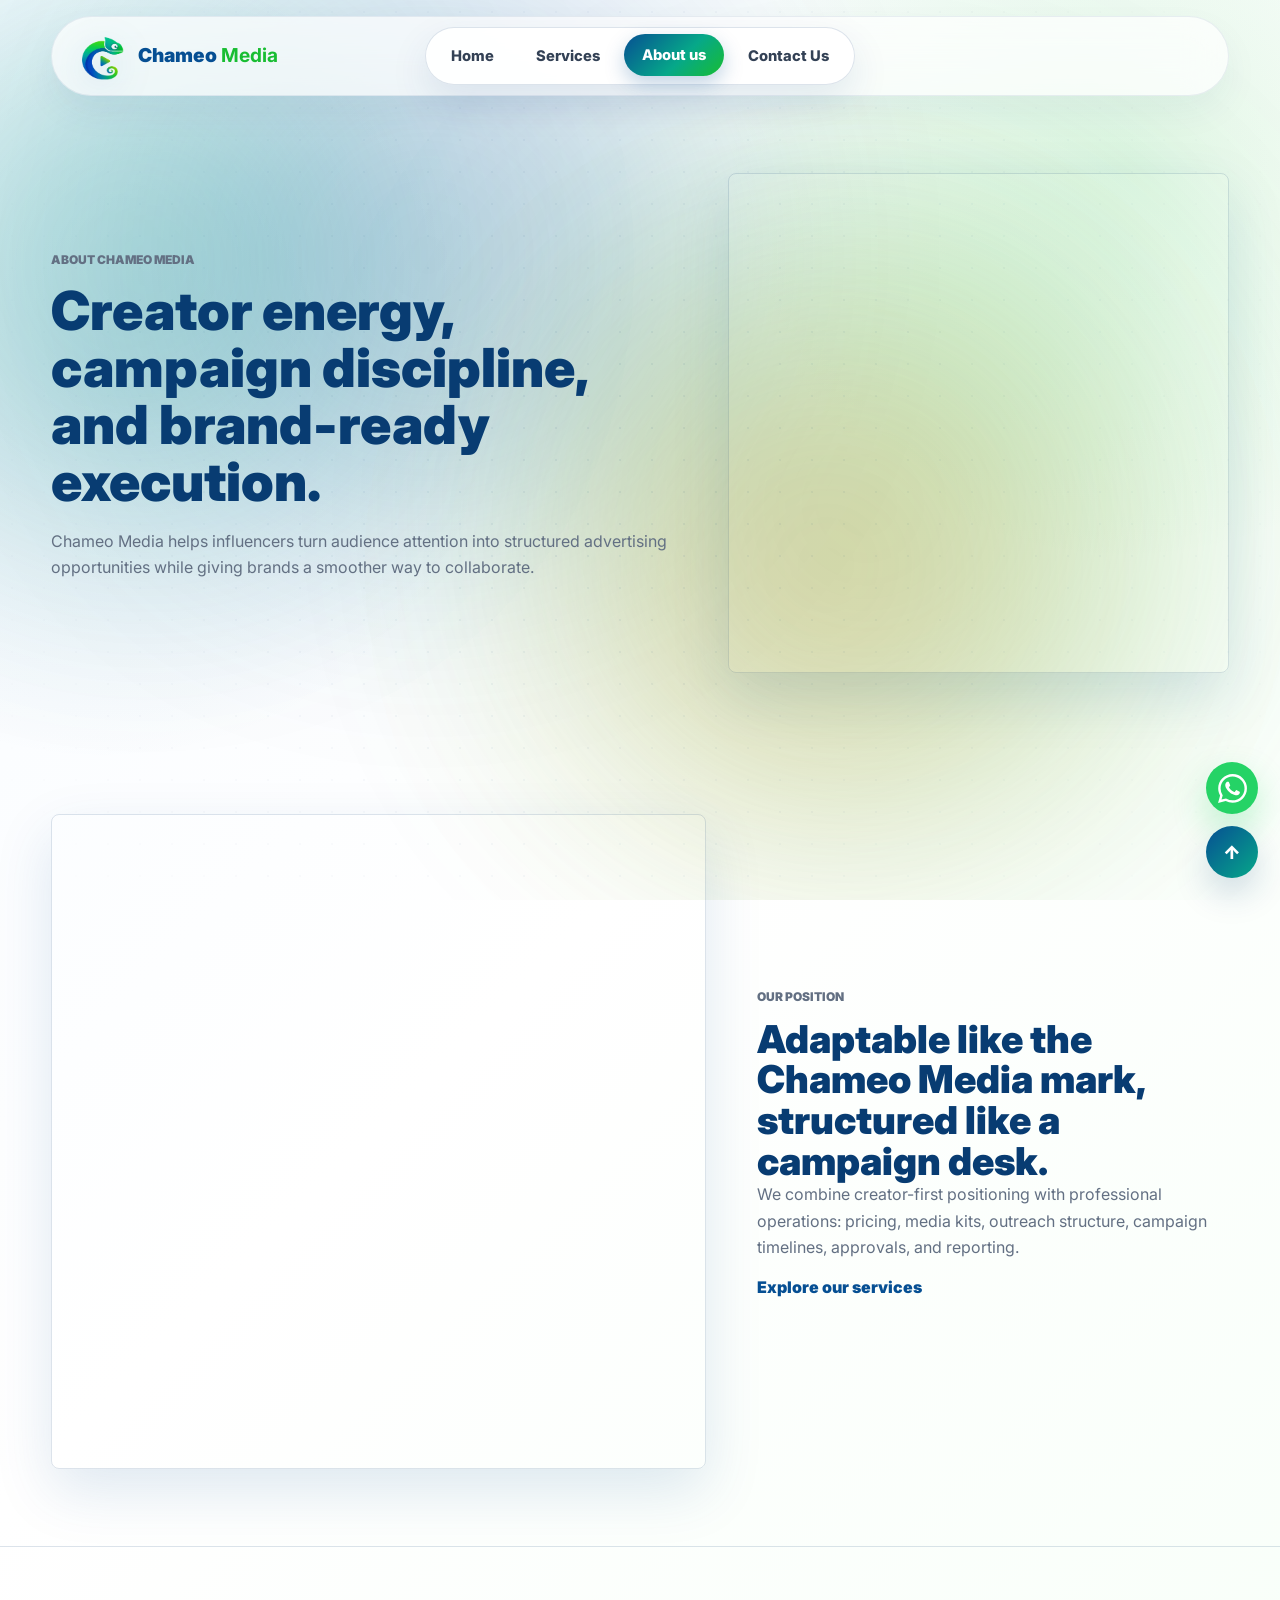
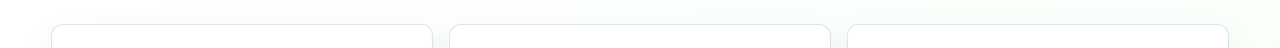
==== commit 971a6dfc: "chore: rename brand to Chameo Media and add project assets" ====
--- a/about.html
+++ b/about.html
@@ -3,7 +3,7 @@
   <head>
     <meta charset="UTF-8" />
     <meta name="viewport" content="width=device-width, initial-scale=1.0" />
-    <title>Chameo AdMedia</title>
+    <title>Chameo Media</title>
     <link rel="icon" type="image/png" href="assets/chameo-icon-transparent.png" />
     <link rel="preconnect" href="https://fonts.googleapis.com" />
     <link rel="preconnect" href="https://fonts.gstatic.com" crossorigin />
@@ -11,7 +11,7 @@
     <link rel="stylesheet" href="styles.css?v=4" />
   </head>
   <body>
-    <div class="page-loader" aria-label="Loading Chameo AdMedia"><div class="loader-mark"><img src="assets/chameo-icon-transparent.png" alt="" /></div><span>Chameo AdMedia</span></div>
+    <div class="page-loader" aria-label="Loading Chameo Media"><div class="loader-mark"><img src="assets/chameo-icon-transparent.png" alt="" /></div><span>Chameo Media</span></div>
 
     <div class="bg-decorations" aria-hidden="true">
       <div class="blob blob-1"></div>
@@ -25,7 +25,7 @@
     </div>
 
     <header class="site-header">
-      <a class="brand" href="index.html" aria-label="Chameo AdMedia home"><img src="assets/chameo-icon-transparent.png" alt="Chameo AdMedia icon" /><span>Chameo <strong>AdMedia</strong></span></a>
+      <a class="brand" href="index.html" aria-label="Chameo Media home"><img src="assets/chameo-icon-transparent.png" alt="Chameo Media icon" /><span>Chameo <strong>Media</strong></span></a>
       <button class="menu-toggle" type="button" aria-label="Open menu" aria-expanded="false"><span></span><span></span><span></span></button>
       <nav class="main-nav" aria-label="Primary navigation"><a href="index.html">Home</a><a href="services.html">Services</a><a class="is-active" href="about.html" aria-current="page">About us</a><a href="contact.html">Contact Us</a></nav>
     </header>
@@ -33,18 +33,30 @@
     <main>
       <section class="page-hero about-hero animate-on-scroll fade-up">
         <div>
-          <p class="eyebrow">About Chameo AdMedia</p>
+          <p class="eyebrow">About Chameo Media</p>
           <h1 class="animate-on-scroll reveal-text"><span>Creator energy, campaign discipline, and brand-ready execution.</span></h1>
-          <p>Chameo AdMedia helps influencers turn audience attention into structured advertising opportunities while giving brands a smoother way to collaborate.</p>
+          <p>Chameo Media helps influencers turn audience attention into structured advertising opportunities while giving brands a smoother way to collaborate.</p>
         </div>
-        <img src="https://images.unsplash.com/photo-1552664730-d307ca884978?auto=format&fit=crop&w=1000&q=80" alt="Creative marketing strategy team" />
+        <img src="https://images.unsplash.com/photo-1552664730-d307ca884978?auto=format&fit=crop&w=1000&q=80"
+             srcset="https://images.unsplash.com/photo-1552664730-d307ca884978?auto=format&fit=crop&w=500&q=70 500w,
+                     https://images.unsplash.com/photo-1552664730-d307ca884978?auto=format&fit=crop&w=1000&q=80 1000w"
+             sizes="(max-width: 1060px) 100vw, 50vw"
+             decoding="async"
+             alt="Creative marketing strategy team" />
       </section>
 
       <section class="image-story reverse animate-on-scroll fade-in">
-        <img class="animate-on-scroll slide-in-left" src="https://images.unsplash.com/photo-1516321318423-f06f85e504b3?auto=format&fit=crop&w=1200&q=80" alt="Digital creator workspace" />
+        <img class="animate-on-scroll slide-in-left"
+             src="https://images.unsplash.com/photo-1516321318423-f06f85e504b3?auto=format&fit=crop&w=1200&q=80"
+             srcset="https://images.unsplash.com/photo-1516321318423-f06f85e504b3?auto=format&fit=crop&w=600&q=70 600w,
+                     https://images.unsplash.com/photo-1516321318423-f06f85e504b3?auto=format&fit=crop&w=1200&q=80 1200w"
+             sizes="(max-width: 1060px) 100vw, 50vw"
+             loading="lazy"
+             decoding="async"
+             alt="Digital creator workspace" />
         <div class="animate-on-scroll slide-in-right">
           <p class="eyebrow">Our position</p>
-          <h2 class="animate-on-scroll reveal-text"><span>Adaptable like the Chameo AdMedia mark, structured like a campaign desk.</span></h2>
+          <h2 class="animate-on-scroll reveal-text"><span>Adaptable like the Chameo Media mark, structured like a campaign desk.</span></h2>
           <p>We combine creator-first positioning with professional operations: pricing, media kits, outreach structure, campaign timelines, approvals, and reporting.</p>
           <a class="text-link" href="services.html">Explore our services</a>
         </div>
@@ -59,11 +71,11 @@
       </section>
     </main>
     <footer class="site-footer">
-      <p>© 2026 Chameo AdMedia. All rights reserved.</p>
+      <p>© 2026 Chameo Media. All rights reserved.</p>
       <p>Developed by <a href="https://www.logicservices.online" target="_blank" rel="noopener noreferrer">Logic Immigration &amp; IT Service</a></p>
     </footer>
     <div class="floating-actions" aria-label="Quick actions">
-      <a class="whatsapp-button" href="https://wa.me/917382498529?text=Hello%20Chameo%20AdMedia%2C%20I%20would%20like%20to%20chat%20about%20Influencer%20ad%20services." target="_blank" rel="noopener noreferrer" aria-label="Chat on WhatsApp"><svg viewBox="0 0 24 24" aria-hidden="true" fill="currentColor"><path d="M17.472 14.382c-.297-.149-1.758-.867-2.03-.967-.273-.099-.471-.148-.67.15-.197.297-.767.966-.94 1.164-.173.199-.347.223-.644.075-.297-.15-1.255-.463-2.39-1.475-.883-.788-1.48-1.761-1.653-2.059-.173-.297-.018-.458.13-.606.134-.133.298-.347.446-.52.149-.174.198-.298.298-.497.099-.198.05-.371-.025-.52-.075-.149-.669-1.612-.916-2.207-.242-.579-.487-.5-.669-.51-.173-.008-.371-.01-.57-.01-.198 0-.52.074-.792.372-.272.297-1.04 1.016-1.04 2.479 0 1.462 1.065 2.875 1.213 3.074.149.198 2.096 3.2 5.077 4.487.709.306 1.262.489 1.694.625.712.227 1.36.195 1.871.118.571-.085 1.758-.719 2.006-1.413.248-.694.248-1.289.173-1.413-.074-.124-.272-.198-.57-.347m-5.421 7.403h-.004a9.87 9.87 0 01-5.031-1.378l-.361-.214-3.741.982.998-3.648-.235-.374a9.86 9.86 0 01-1.51-5.26c.001-5.45 4.436-9.884 9.888-9.884 2.64 0 5.122 1.03 6.988 2.898a9.825 9.825 0 012.893 6.994c-.003 5.45-4.437 9.884-9.885 9.884m8.413-18.297A11.815 11.815 0 0012.05 0C5.495 0 .16 5.335.157 11.892c0 2.096.547 4.142 1.588 5.945L.057 24l6.305-1.654a11.882 11.882 0 005.683 1.448h.005c6.554 0 11.89-5.335 11.893-11.893a11.821 11.821 0 00-3.48-8.413Z"/></svg></a>
+      <a class="whatsapp-button" href="https://wa.me/917382498529?text=Hello%20Chameo%20Media%2C%20I%20would%20like%20to%20chat%20about%20Influencer%20ad%20services." target="_blank" rel="noopener noreferrer" aria-label="Chat on WhatsApp"><svg viewBox="0 0 24 24" aria-hidden="true" fill="currentColor"><path d="M17.472 14.382c-.297-.149-1.758-.867-2.03-.967-.273-.099-.471-.148-.67.15-.197.297-.767.966-.94 1.164-.173.199-.347.223-.644.075-.297-.15-1.255-.463-2.39-1.475-.883-.788-1.48-1.761-1.653-2.059-.173-.297-.018-.458.13-.606.134-.133.298-.347.446-.52.149-.174.198-.298.298-.497.099-.198.05-.371-.025-.52-.075-.149-.669-1.612-.916-2.207-.242-.579-.487-.5-.669-.51-.173-.008-.371-.01-.57-.01-.198 0-.52.074-.792.372-.272.297-1.04 1.016-1.04 2.479 0 1.462 1.065 2.875 1.213 3.074.149.198 2.096 3.2 5.077 4.487.709.306 1.262.489 1.694.625.712.227 1.36.195 1.871.118.571-.085 1.758-.719 2.006-1.413.248-.694.248-1.289.173-1.413-.074-.124-.272-.198-.57-.347m-5.421 7.403h-.004a9.87 9.87 0 01-5.031-1.378l-.361-.214-3.741.982.998-3.648-.235-.374a9.86 9.86 0 01-1.51-5.26c.001-5.45 4.436-9.884 9.888-9.884 2.64 0 5.122 1.03 6.988 2.898a9.825 9.825 0 012.893 6.994c-.003 5.45-4.437 9.884-9.885 9.884m8.413-18.297A11.815 11.815 0 0012.05 0C5.495 0 .16 5.335.157 11.892c0 2.096.547 4.142 1.588 5.945L.057 24l6.305-1.654a11.882 11.882 0 005.683 1.448h.005c6.554 0 11.89-5.335 11.893-11.893a11.821 11.821 0 00-3.48-8.413Z"/></svg></a>
       <button class="back-to-top" type="button" aria-label="Back to top">↑</button>
     </div>
     <script src="script.js"></script>
--- a/styles.css
+++ b/styles.css
@@ -1249,6 +1249,18 @@
 }
 
 @media (max-width: 1060px) {
+  /* Disable heavy background animations on mobile and tablet to optimize loading and rendering performance */
+  .bg-decorations::after {
+    animation: none !important;
+  }
+  .blob {
+    animation: none !important;
+  }
+  .particle {
+    animation: none !important;
+    display: none !important;
+  }
+
   .site-header {
     grid-template-columns: minmax(0, 1fr) auto;
   }
